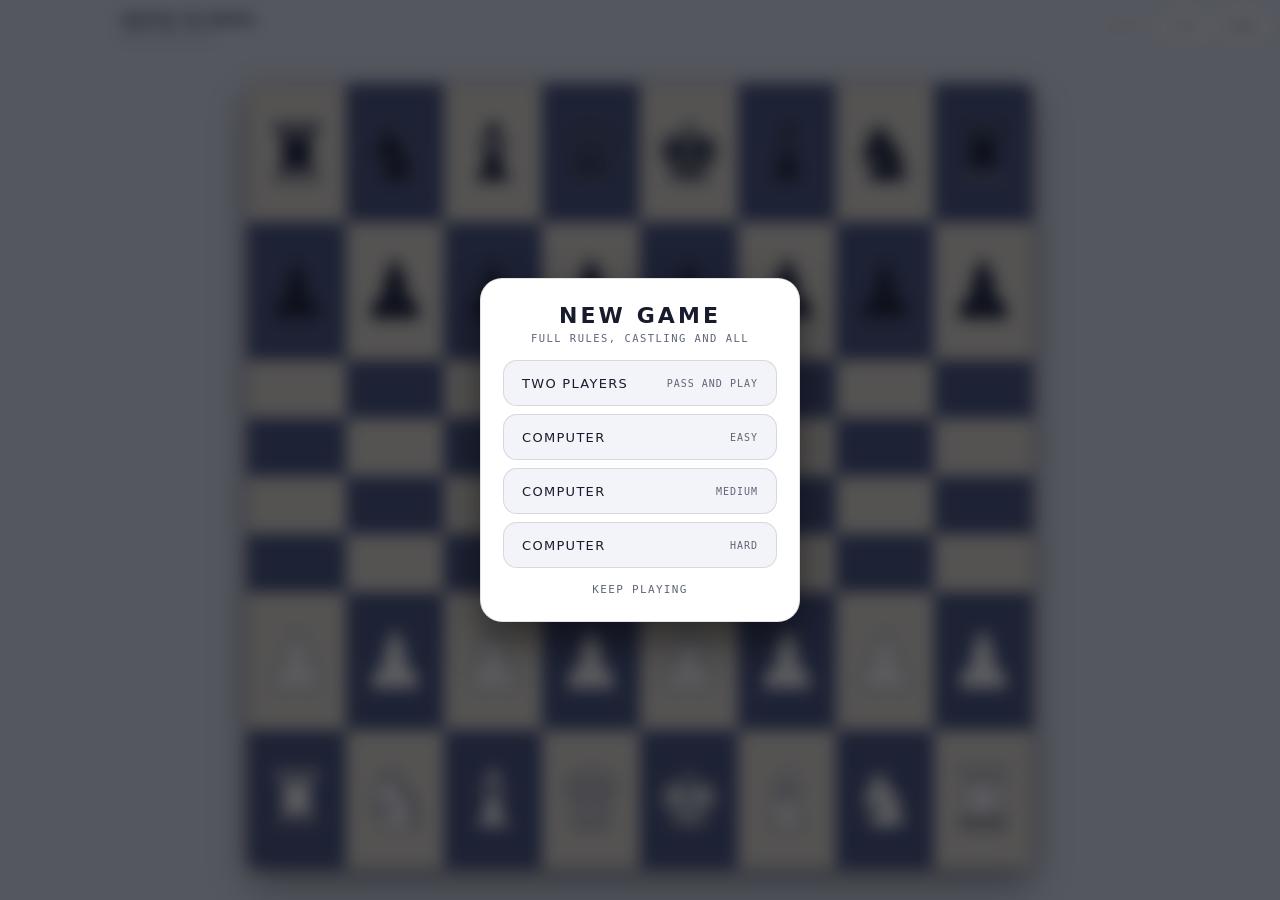
==== games/chess/index.html @ cff2c851 "Add files via upload" ====
<!DOCTYPE html>
<html lang="en" data-theme="dark">
<head>
<meta charset="utf-8">
<title>Chess</title>
<meta name="viewport" content="width=device-width, initial-scale=1, maximum-scale=1, user-scalable=no, viewport-fit=cover">
<style>
/* Inlined so there is no separate styles.css to misplace. */
:root {
  --bg: #10131F; --panel: #1A1F35; --panel-2: #232A44;
  --edge: rgba(255,255,255,.09);
  --ink: #ECEEF6; --muted: #8A92AE;
  --amber: #FFB020; --mint: #5FD6A9; --wrong: #E85D5D;

  /* a board is a board — these hold in both themes */
  --sq-light: #E8E1D0;
  --sq-dark:  #46527A;
  --pc-w: #FDFBF6;
  --pc-b: #1B2032;

  --display: Futura, "Avenir Next Condensed", "Avenir Next", "Trebuchet MS", system-ui, sans-serif;
  --mono: ui-monospace, "SF Mono", SFMono-Regular, Menlo, monospace;
  --safe-t: env(safe-area-inset-top, 0px);
  --safe-b: env(safe-area-inset-bottom, 0px);
  --board: 320px;
  --edge-gap: 10px;
}
html[data-theme="light"] {
  --bg: #E9ECF3; --panel: #FFFFFF; --panel-2: #F2F4F9;
  --edge: rgba(16,19,31,.12);
  --ink: #171B2C; --muted: #5E6577;
  --amber: #C97A00; --mint: #17916A; --wrong: #C7382F;
}

* { box-sizing: border-box; -webkit-tap-highlight-color: transparent; }
html, body {
  margin: 0; height: 100%; overflow: hidden; overscroll-behavior: none;
  background: var(--bg); color: var(--ink);
  font-family: -apple-system, BlinkMacSystemFont, system-ui, sans-serif;
  -webkit-text-size-adjust: 100%; -webkit-touch-callout: none;
  -webkit-user-select: none; user-select: none; touch-action: manipulation;
}
button { font: inherit; color: inherit; background: none; border: 0; }
[hidden] { display: none !important; }

body { display: flex; flex-direction: column; padding: var(--safe-t) 0 var(--safe-b); }

/* ---- status bar: left inset clears the hub's Menu button ---- */
#bar {
  flex: none; height: 52px; display: flex; align-items: center; gap: 6px;
  padding: 0 var(--edge-gap) 0 122px;
}
#bar .stat { margin-right: auto; min-width: 0; line-height: 1.25; }
#bar .stat b {
  display: block; font-family: var(--display); font-size: 13px;
  letter-spacing: .08em; text-transform: uppercase; font-weight: 600;
  white-space: nowrap; overflow: hidden; text-overflow: ellipsis;
}
#bar .stat span {
  display: block; font-family: var(--mono); font-size: 9.5px;
  letter-spacing: .14em; text-transform: uppercase; color: var(--muted);
}
#bar button {
  height: 32px; padding: 0 11px; border-radius: 999px;
  border: 1px solid var(--edge); background: var(--panel);
  font-family: var(--display); font-size: 11px; letter-spacing: .1em; text-transform: uppercase;
}
#bar button:active { background: var(--panel-2); }
#bar button:disabled { opacity: .35; }

/* ---- captured strips ---- */
.cap {
  flex: none; height: 26px; padding: 0 var(--edge-gap);
  font-size: 19px; line-height: 26px; letter-spacing: -1px;
  white-space: nowrap; overflow: hidden;
}
.cap.w { color: var(--pc-w); -webkit-text-stroke: .7px rgba(20,24,40,.6); }
.cap.b { color: var(--pc-b); -webkit-text-stroke: .7px rgba(240,242,250,.45); }

/* ---- board ---- */
#board-wrap { flex: 1; display: grid; place-items: center; padding: 4px var(--edge-gap); min-height: 0; }
#board {
  width: var(--board); height: var(--board);
  max-width: 100%;
  display: grid; grid-template-columns: repeat(8, 1fr);
  border-radius: 8px; overflow: hidden;
  box-shadow: 0 14px 34px rgba(0,0,0,.42), 0 0 0 1px rgba(0,0,0,.35);
}
.sqr { position: relative; display: grid; place-items: center; background: var(--sq-light); }
.sqr.dark { background: var(--sq-dark); }
.sqr::before { content: ""; position: absolute; inset: 0; pointer-events: none; }
.sqr.last::before { background: rgba(255,176,32,.22); }
.sqr.check::before { background: radial-gradient(circle, rgba(232,93,93,.8) 20%, transparent 72%); }
.sqr.sel { box-shadow: inset 0 0 0 3px var(--amber); }
.sqr.move::after {
  content: ""; position: absolute; width: 26%; height: 26%;
  border-radius: 50%; background: rgba(95,214,169,.7);
}
.sqr.take::after {
  content: ""; position: absolute; inset: 7%;
  border-radius: 50%; border: 3px solid rgba(95,214,169,.85);
}
.pc {
  position: relative; z-index: 1;
  font-size: calc(var(--board) / 8 * .82); line-height: 1;
}
.pc.w { color: var(--pc-w); -webkit-text-stroke: 1.1px #2A3049; }
.pc.b { color: var(--pc-b); -webkit-text-stroke: 1.1px rgba(240,242,250,.5); }

/* ---- sheets ---- */
.sheet {
  position: fixed; inset: 0; z-index: 9; display: grid; place-items: center;
  background: rgba(8,10,18,.66);
  -webkit-backdrop-filter: blur(8px); backdrop-filter: blur(8px);
  padding: 24px;
}
.sheet .panel {
  width: 100%; max-width: 320px; text-align: center;
  padding: 24px 22px; border-radius: 22px;
  background: var(--panel); border: 1px solid var(--edge);
  box-shadow: 0 18px 40px rgba(0,0,0,.5);
}
.sheet h2 {
  margin: 0 0 4px; font-family: var(--display); font-size: 22px;
  letter-spacing: .14em; text-transform: uppercase; font-weight: 600;
}
.sheet p {
  margin: 0 0 16px; font-family: var(--mono); font-size: 10.5px;
  letter-spacing: .14em; text-transform: uppercase; color: var(--muted);
}
.choices { display: grid; gap: 8px; }
.choices button {
  height: 46px; border-radius: 14px; background: var(--panel-2); border: 1px solid var(--edge);
  font-family: var(--display); font-size: 13px; letter-spacing: .1em; text-transform: uppercase;
  display: flex; align-items: center; justify-content: space-between; padding: 0 18px;
}
.choices button:active { background: var(--amber); color: #10131F; }
.choices button span { font-family: var(--mono); font-size: 10px; letter-spacing: .1em; color: var(--muted); }
.choices button:active span { color: #10131F; }
.ghost-btn {
  margin-top: 14px; font-family: var(--mono); font-size: 11px;
  letter-spacing: .12em; text-transform: uppercase; color: var(--muted);
}

/* ---- promotion ---- */
#promo-row { display: grid; grid-template-columns: repeat(4, 1fr); gap: 8px; }
.promo-pick {
  height: 62px; border-radius: 14px;
  background: var(--sq-light); border: 1px solid var(--edge);
  font-size: 34px; line-height: 1;
}
.promo-pick.w { color: var(--pc-w); -webkit-text-stroke: 1.1px #2A3049; }
.promo-pick.b { color: var(--pc-b); }
.promo-pick:active { background: var(--amber); }

/* ---- boot diagnostics ---- */
#boot {
  position: fixed; inset: 0; z-index: 20;
  display: flex; flex-direction: column; justify-content: center; gap: 10px;
  padding: calc(var(--safe-t) + 60px) 22px 22px;
  background: var(--bg);
}
#boot[hidden] { display: none !important; }
#boot h2 {
  margin: 0; font-family: var(--display); font-size: 20px;
  letter-spacing: .1em; text-transform: uppercase; font-weight: 600;
}
#boot p { margin: 0; font-size: 13.5px; line-height: 1.6; color: var(--muted); }
#boot code { font-family: var(--mono); font-size: .92em; color: var(--amber); }
</style>
</head>
<body>

<div id="bar">
  <div class="stat"><b id="turn">White to move</b><span id="note">pass and play</span></div>
  <button id="btn-undo" type="button">Undo</button>
  <button id="btn-flip" type="button">Flip</button>
  <button id="btn-new" type="button">New</button>
</div>

<div id="cap-top" class="cap b"></div>
<div id="board-wrap"><div id="board" role="grid" aria-label="Chess board"></div></div>
<div id="cap-bot" class="cap w"></div>

<div id="menu" class="sheet" hidden>
  <div class="panel">
    <h2>New game</h2>
    <p>Full rules, castling and all</p>
    <div class="choices">
      <button type="button" data-mode="pvp">Two players <span>pass and play</span></button>
      <button type="button" data-mode="ai" data-level="easy">Computer <span>easy</span></button>
      <button type="button" data-mode="ai" data-level="medium">Computer <span>medium</span></button>
      <button type="button" data-mode="ai" data-level="hard">Computer <span>hard</span></button>
    </div>
    <button id="btn-resume" class="ghost-btn" type="button" hidden>Resume last game</button>
    <button id="menu-cancel" class="ghost-btn" type="button">Keep playing</button>
  </div>
</div>

<div id="promo" class="sheet" hidden>
  <div class="panel">
    <h2>Promote</h2>
    <p>Choose a piece</p>
    <div id="promo-row"></div>
    <button id="promo-cancel" class="ghost-btn" type="button">Cancel</button>
  </div>
</div>

<div id="over" class="sheet" hidden>
  <div class="panel">
    <h2 id="over-title">Draw</h2>
    <p id="over-note">Stalemate</p>
    <div class="choices"><button id="btn-again" type="button">New game <span>choose sides</span></button></div>
  </div>
</div>

<div id="boot" hidden>
  <h2>Chess didn't start</h2>
  <p id="boot-why"></p>
  <p>Expected <code>script.js</code> in the same folder as this file.</p>
</div>

<script>
// Runs before script.js so it can catch a missing or broken script.
(function () {
  function fail(why) {
    var box = document.getElementById('boot');
    if (!box || !box.hidden) return;
    document.getElementById('boot-why').textContent = why;
    box.hidden = false;
  }
  window.addEventListener('error', function (e) {
    if (e.target && e.target.tagName === 'SCRIPT') fail('script.js could not be loaded \u2014 the file is missing (404).');
    else fail(e.message || 'A script error stopped it.');
  }, true);
  setTimeout(function () {
    if (!window.__booted) fail('script.js loaded but never finished starting.');
  }, 1500);
})();
</script>

<script src="script.js"></script>
</body>
</html>
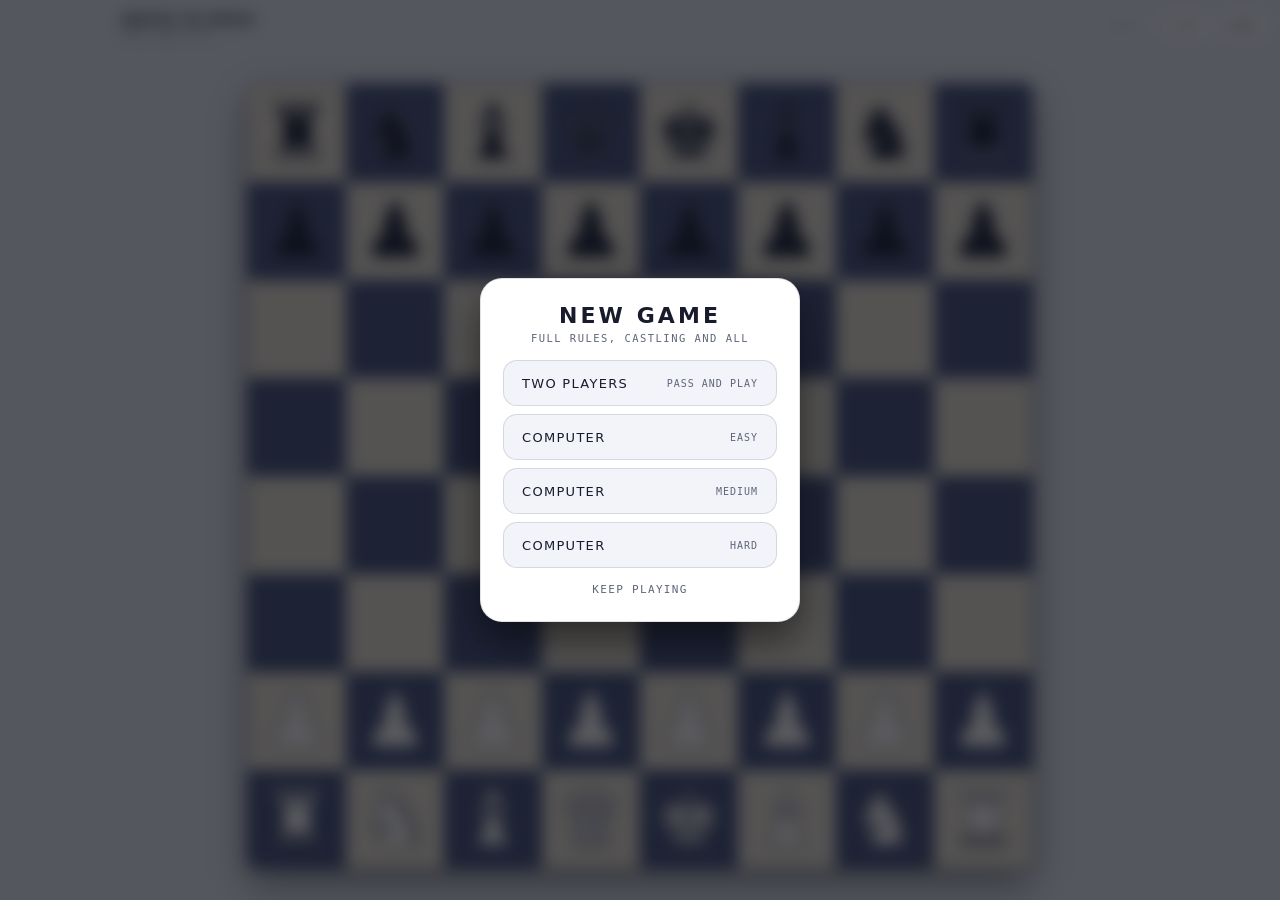
==== commit 2ddfa136: "Add files via upload" ====
--- a/games/chess/index.html
+++ b/games/chess/index.html
@@ -82,11 +82,19 @@
 #board {
   width: var(--board); height: var(--board);
   max-width: 100%;
-  display: grid; grid-template-columns: repeat(8, 1fr);
+  display: grid;
+  /* Both axes must be explicit. With rows left implicit they size to their
+     content, so ranks holding pieces come out taller than empty ones. */
+  grid-template-columns: repeat(8, 1fr);
+  grid-template-rows: repeat(8, 1fr);
   border-radius: 8px; overflow: hidden;
   box-shadow: 0 14px 34px rgba(0,0,0,.42), 0 0 0 1px rgba(0,0,0,.35);
 }
-.sqr { position: relative; display: grid; place-items: center; background: var(--sq-light); }
+.sqr {
+  position: relative; display: grid; place-items: center;
+  min-width: 0; min-height: 0;          /* never let a glyph stretch its track */
+  background: var(--sq-light);
+}
 .sqr.dark { background: var(--sq-dark); }
 .sqr::before { content: ""; position: absolute; inset: 0; pointer-events: none; }
 .sqr.last::before { background: rgba(255,176,32,.22); }
@@ -102,7 +110,7 @@
 }
 .pc {
   position: relative; z-index: 1;
-  font-size: calc(var(--board) / 8 * .82); line-height: 1;
+  font-size: calc(var(--board) / 8 * .78); line-height: 1;
 }
 .pc.w { color: var(--pc-w); -webkit-text-stroke: 1.1px #2A3049; }
 .pc.b { color: var(--pc-b); -webkit-text-stroke: 1.1px rgba(240,242,250,.5); }
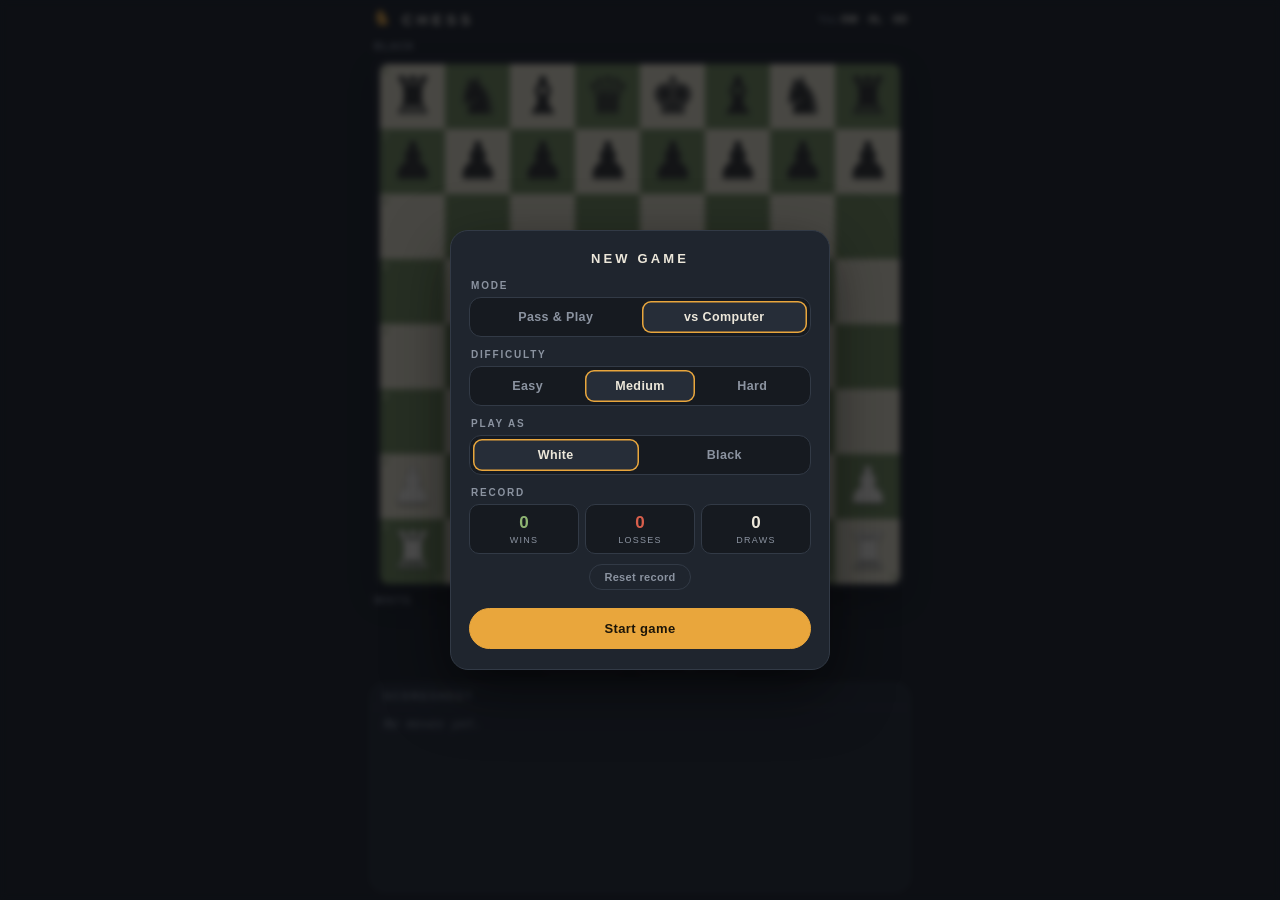
==== commit 17feb6e9: "Add files via upload" ====
--- a/games/chess/index.html
+++ b/games/chess/index.html
@@ -1,251 +1,451 @@
 <!DOCTYPE html>
-<html lang="en" data-theme="dark">
+<html lang="en">
 <head>
-<meta charset="utf-8">
+<meta charset="UTF-8">
+<meta name="viewport" content="width=device-width, initial-scale=1.0, maximum-scale=1.0, user-scalable=no, viewport-fit=cover">
+<meta name="apple-mobile-web-app-capable" content="yes">
+<meta name="format-detection" content="telephone=no">
 <title>Chess</title>
-<meta name="viewport" content="width=device-width, initial-scale=1, maximum-scale=1, user-scalable=no, viewport-fit=cover">
 <style>
-/* Inlined so there is no separate styles.css to misplace. */
-:root {
-  --bg: #10131F; --panel: #1A1F35; --panel-2: #232A44;
-  --edge: rgba(255,255,255,.09);
-  --ink: #ECEEF6; --muted: #8A92AE;
-  --amber: #FFB020; --mint: #5FD6A9; --wrong: #E85D5D;
-
-  /* a board is a board — these hold in both themes */
-  --sq-light: #E8E1D0;
-  --sq-dark:  #46527A;
-  --pc-w: #FDFBF6;
-  --pc-b: #1B2032;
-
-  --display: Futura, "Avenir Next Condensed", "Avenir Next", "Trebuchet MS", system-ui, sans-serif;
-  --mono: ui-monospace, "SF Mono", SFMono-Regular, Menlo, monospace;
-  --safe-t: env(safe-area-inset-top, 0px);
-  --safe-b: env(safe-area-inset-bottom, 0px);
-  --board: 320px;
-  --edge-gap: 10px;
-}
-html[data-theme="light"] {
-  --bg: #E9ECF3; --panel: #FFFFFF; --panel-2: #F2F4F9;
-  --edge: rgba(16,19,31,.12);
-  --ink: #171B2C; --muted: #5E6577;
-  --amber: #C97A00; --mint: #17916A; --wrong: #C7382F;
-}
-
-* { box-sizing: border-box; -webkit-tap-highlight-color: transparent; }
-html, body {
-  margin: 0; height: 100%; overflow: hidden; overscroll-behavior: none;
-  background: var(--bg); color: var(--ink);
-  font-family: -apple-system, BlinkMacSystemFont, system-ui, sans-serif;
-  -webkit-text-size-adjust: 100%; -webkit-touch-callout: none;
-  -webkit-user-select: none; user-select: none; touch-action: manipulation;
-}
-button { font: inherit; color: inherit; background: none; border: 0; }
-[hidden] { display: none !important; }
-
-body { display: flex; flex-direction: column; padding: var(--safe-t) 0 var(--safe-b); }
-
-/* ---- status bar: left inset clears the hub's Menu button ---- */
-#bar {
-  flex: none; height: 52px; display: flex; align-items: center; gap: 6px;
-  padding: 0 var(--edge-gap) 0 122px;
-}
-#bar .stat { margin-right: auto; min-width: 0; line-height: 1.25; }
-#bar .stat b {
-  display: block; font-family: var(--display); font-size: 13px;
-  letter-spacing: .08em; text-transform: uppercase; font-weight: 600;
-  white-space: nowrap; overflow: hidden; text-overflow: ellipsis;
-}
-#bar .stat span {
-  display: block; font-family: var(--mono); font-size: 9.5px;
-  letter-spacing: .14em; text-transform: uppercase; color: var(--muted);
-}
-#bar button {
-  height: 32px; padding: 0 11px; border-radius: 999px;
-  border: 1px solid var(--edge); background: var(--panel);
-  font-family: var(--display); font-size: 11px; letter-spacing: .1em; text-transform: uppercase;
-}
-#bar button:active { background: var(--panel-2); }
-#bar button:disabled { opacity: .35; }
-
-/* ---- captured strips ---- */
-.cap {
-  flex: none; height: 26px; padding: 0 var(--edge-gap);
-  font-size: 19px; line-height: 26px; letter-spacing: -1px;
-  white-space: nowrap; overflow: hidden;
-}
-.cap.w { color: var(--pc-w); -webkit-text-stroke: .7px rgba(20,24,40,.6); }
-.cap.b { color: var(--pc-b); -webkit-text-stroke: .7px rgba(240,242,250,.45); }
-
-/* ---- board ---- */
-#board-wrap { flex: 1; display: grid; place-items: center; padding: 4px var(--edge-gap); min-height: 0; }
-#board {
-  width: var(--board); height: var(--board);
-  max-width: 100%;
-  display: grid;
-  /* Both axes must be explicit. With rows left implicit they size to their
-     content, so ranks holding pieces come out taller than empty ones. */
-  grid-template-columns: repeat(8, 1fr);
-  grid-template-rows: repeat(8, 1fr);
-  border-radius: 8px; overflow: hidden;
-  box-shadow: 0 14px 34px rgba(0,0,0,.42), 0 0 0 1px rgba(0,0,0,.35);
-}
-.sqr {
-  position: relative; display: grid; place-items: center;
-  min-width: 0; min-height: 0;          /* never let a glyph stretch its track */
-  background: var(--sq-light);
-}
-.sqr.dark { background: var(--sq-dark); }
-.sqr::before { content: ""; position: absolute; inset: 0; pointer-events: none; }
-.sqr.last::before { background: rgba(255,176,32,.22); }
-.sqr.check::before { background: radial-gradient(circle, rgba(232,93,93,.8) 20%, transparent 72%); }
-.sqr.sel { box-shadow: inset 0 0 0 3px var(--amber); }
-.sqr.move::after {
-  content: ""; position: absolute; width: 26%; height: 26%;
-  border-radius: 50%; background: rgba(95,214,169,.7);
-}
-.sqr.take::after {
-  content: ""; position: absolute; inset: 7%;
-  border-radius: 50%; border: 3px solid rgba(95,214,169,.85);
-}
-.pc {
-  position: relative; z-index: 1;
-  font-size: calc(var(--board) / 8 * .78); line-height: 1;
-}
-.pc.w { color: var(--pc-w); -webkit-text-stroke: 1.1px #2A3049; }
-.pc.b { color: var(--pc-b); -webkit-text-stroke: 1.1px rgba(240,242,250,.5); }
-
-/* ---- sheets ---- */
-.sheet {
-  position: fixed; inset: 0; z-index: 9; display: grid; place-items: center;
-  background: rgba(8,10,18,.66);
-  -webkit-backdrop-filter: blur(8px); backdrop-filter: blur(8px);
-  padding: 24px;
-}
-.sheet .panel {
-  width: 100%; max-width: 320px; text-align: center;
-  padding: 24px 22px; border-radius: 22px;
-  background: var(--panel); border: 1px solid var(--edge);
-  box-shadow: 0 18px 40px rgba(0,0,0,.5);
-}
-.sheet h2 {
-  margin: 0 0 4px; font-family: var(--display); font-size: 22px;
-  letter-spacing: .14em; text-transform: uppercase; font-weight: 600;
-}
-.sheet p {
-  margin: 0 0 16px; font-family: var(--mono); font-size: 10.5px;
-  letter-spacing: .14em; text-transform: uppercase; color: var(--muted);
-}
-.choices { display: grid; gap: 8px; }
-.choices button {
-  height: 46px; border-radius: 14px; background: var(--panel-2); border: 1px solid var(--edge);
-  font-family: var(--display); font-size: 13px; letter-spacing: .1em; text-transform: uppercase;
-  display: flex; align-items: center; justify-content: space-between; padding: 0 18px;
-}
-.choices button:active { background: var(--amber); color: #10131F; }
-.choices button span { font-family: var(--mono); font-size: 10px; letter-spacing: .1em; color: var(--muted); }
-.choices button:active span { color: #10131F; }
-.ghost-btn {
-  margin-top: 14px; font-family: var(--mono); font-size: 11px;
-  letter-spacing: .12em; text-transform: uppercase; color: var(--muted);
-}
-
-/* ---- promotion ---- */
-#promo-row { display: grid; grid-template-columns: repeat(4, 1fr); gap: 8px; }
-.promo-pick {
-  height: 62px; border-radius: 14px;
-  background: var(--sq-light); border: 1px solid var(--edge);
-  font-size: 34px; line-height: 1;
-}
-.promo-pick.w { color: var(--pc-w); -webkit-text-stroke: 1.1px #2A3049; }
-.promo-pick.b { color: var(--pc-b); }
-.promo-pick:active { background: var(--amber); }
-
-/* ---- boot diagnostics ---- */
-#boot {
-  position: fixed; inset: 0; z-index: 20;
-  display: flex; flex-direction: column; justify-content: center; gap: 10px;
-  padding: calc(var(--safe-t) + 60px) 22px 22px;
-  background: var(--bg);
-}
-#boot[hidden] { display: none !important; }
-#boot h2 {
-  margin: 0; font-family: var(--display); font-size: 20px;
-  letter-spacing: .1em; text-transform: uppercase; font-weight: 600;
-}
-#boot p { margin: 0; font-size: 13.5px; line-height: 1.6; color: var(--muted); }
-#boot code { font-family: var(--mono); font-size: .92em; color: var(--amber); }
+/* ============================================================
+   ARCADE CHESS — tournament-vinyl board, scoresheet log
+   Self-contained styles. No external fonts or assets.
+   ============================================================ */
+:root{
+  --bg:        #161a20;
+  --panel:     #1f252e;
+  --panel-2:   #262d38;
+  --ink:       #ece7da;
+  --dim:       #8b93a0;
+  --line:      #323a46;
+  --sq-light:  #eae3c9;
+  --sq-dark:   #728c58;
+  --accent:    #e9a63c;   /* amber: selection / last move   */
+  --danger:    #d95f4c;   /* check / losses                 */
+  --ok:        #8fb573;   /* wins                           */
+  --white-pc:  #f7f3e8;
+  --black-pc:  #2b2b28;
+  --radius:    14px;
+  --board-max: 520px;
+}
+
+*{ box-sizing:border-box; margin:0; padding:0; }
+
+html, body{
+  height:100%;
+  overflow:hidden;
+  overscroll-behavior:none;               /* no rubber-banding      */
+  -webkit-text-size-adjust:100%;
+  touch-action:manipulation;              /* kills double-tap zoom  */
+}
+
+body{
+  background:var(--bg);
+  color:var(--ink);
+  font-family:-apple-system, BlinkMacSystemFont, "Segoe UI", Roboto, Helvetica, Arial, sans-serif;
+  -webkit-user-select:none; user-select:none;
+  -webkit-touch-callout:none;
+  -webkit-tap-highlight-color:transparent;
+  display:flex;
+  justify-content:center;
+}
+
+#app{
+  width:100%;
+  max-width:560px;
+  height:100dvh;
+  display:flex;
+  flex-direction:column;
+  padding:calc(6px + env(safe-area-inset-top)) 10px calc(8px + env(safe-area-inset-bottom));
+  gap:6px;
+}
+
+/* ---------- header ---------- */
+header{
+  display:flex; align-items:center; gap:10px;
+  padding:2px 2px 0;
+}
+header .mark{
+  font-size:22px; line-height:1;
+  color:var(--accent);
+  transform:translateY(-1px);
+}
+header h1{
+  font-size:15px; font-weight:800;
+  letter-spacing:.28em; text-transform:uppercase;
+}
+header .spacer{ flex:1; }
+#statsLine{
+  font-size:11px; color:var(--dim);
+  font-variant-numeric:tabular-nums;
+  letter-spacing:.04em;
+  white-space:nowrap;
+}
+#statsLine b{ color:var(--ink); font-weight:700; }
+
+/* ---------- capture strips ---------- */
+.capt{
+  min-height:22px;
+  display:flex; align-items:center; gap:1px;
+  padding:0 4px;
+  font-size:17px; line-height:1;
+  overflow:hidden;
+}
+.capt .cw{ color:var(--white-pc); text-shadow:0 0 1px #000, 0 1px 1px rgba(0,0,0,.6); }
+.capt .cb{ color:var(--black-pc); text-shadow:0 0 1px rgba(255,255,255,.35); }
+.capt .diff{
+  margin-left:6px; font-size:11px; font-weight:700; color:var(--dim);
+  font-variant-numeric:tabular-nums;
+}
+.capt .who{
+  font-size:10px; font-weight:700; letter-spacing:.12em; text-transform:uppercase;
+  color:var(--dim); margin-right:8px; min-width:52px;
+}
+
+/* ---------- board ---------- */
+#boardWrap{
+  position:relative;
+  width:min(100%, var(--board-max));
+  margin:0 auto;
+  flex-shrink:0;
+}
+#board{
+  width:100%;
+  aspect-ratio:1/1;
+  display:grid;
+  grid-template-columns:repeat(8, 1fr);
+  grid-template-rows:repeat(8, 1fr);
+  border-radius:8px;
+  overflow:hidden;
+  box-shadow:0 0 0 4px #10131a, 0 0 0 5px var(--line), 0 12px 30px rgba(0,0,0,.45);
+  touch-action:none;                      /* board owns all touches */
+  transition:transform .45s cubic-bezier(.4,.1,.2,1);
+}
+#board.flip{ transform:rotate(180deg); }
+
+.sq{ position:relative; background:var(--sq-light); }
+.sq.dark{ background:var(--sq-dark); }
+
+.sq .pc{
+  position:absolute; inset:0;
+  display:flex; align-items:center; justify-content:center;
+  font-size:calc(min(100vw, var(--board-max)) / 8 * .78);
+  line-height:1;
+  pointer-events:none;
+  transition:transform .45s cubic-bezier(.4,.1,.2,1);
+}
+#board.flip .sq .pc,
+#board.flip .sq .coord{ transform:rotate(180deg); }
+
+.pc.w{ color:var(--white-pc); text-shadow:0 0 1.5px #3a3a35, 0 1.5px 2px rgba(0,0,0,.45); }
+.pc.b{ color:var(--black-pc); text-shadow:0 0 1.5px rgba(255,255,255,.30), 0 1.5px 2px rgba(0,0,0,.35); }
+
+/* coordinates on edge squares */
+.sq .coord{
+  position:absolute; font-size:9px; font-weight:700;
+  pointer-events:none; opacity:.75;
+  transition:transform .45s cubic-bezier(.4,.1,.2,1);
+}
+.sq .coord.file{ right:3px; bottom:2px; }
+.sq .coord.rank{ left:3px; top:2px; }
+.sq.dark .coord{ color:var(--sq-light); }
+.sq:not(.dark) .coord{ color:var(--sq-dark); }
+
+/* move / state highlights */
+.sq.last::before{
+  content:""; position:absolute; inset:0;
+  background:rgba(233,166,60,.32);
+}
+.sq.sel::before{
+  content:""; position:absolute; inset:0;
+  background:rgba(233,166,60,.45);
+  box-shadow:inset 0 0 0 3px var(--accent);
+}
+.sq.dot::after{
+  content:""; position:absolute;
+  width:30%; height:30%; left:35%; top:35%;
+  border-radius:50%;
+  background:rgba(20,24,18,.28);
+}
+.sq.take::after{
+  content:""; position:absolute; inset:5%;
+  border-radius:50%;
+  border:3.5px solid rgba(20,24,18,.32);
+}
+.sq.check::before{
+  content:""; position:absolute; inset:0;
+  background:radial-gradient(circle at 50% 50%, rgba(217,95,76,.85) 0%, rgba(217,95,76,.35) 55%, transparent 75%);
+}
+.sq.ghosted .pc{ opacity:.25; }
+
+/* drag ghost */
+#dragGhost{
+  position:fixed; left:0; top:0; z-index:60;
+  pointer-events:none; display:none;
+  font-size:calc(min(100vw, var(--board-max)) / 8 * .95);
+  line-height:1;
+  filter:drop-shadow(0 6px 8px rgba(0,0,0,.5));
+  transform:translate(-50%, -65%);
+}
+#dragGhost.on{ display:block; }
+
+/* ---------- turn bar / controls ---------- */
+#turnBar{
+  display:flex; align-items:center; justify-content:center; gap:8px;
+  font-size:12px; font-weight:700;
+  letter-spacing:.14em; text-transform:uppercase;
+  color:var(--dim);
+  min-height:18px;
+}
+#turnBar .swatch{
+  width:12px; height:12px; border-radius:50%;
+  border:1.5px solid var(--line);
+}
+#turnBar .swatch.w{ background:var(--white-pc); }
+#turnBar .swatch.b{ background:var(--black-pc); }
+#turnBar.thinking{ color:var(--accent); }
+#turnBar.over{ color:var(--accent); }
+
+.controls{
+  display:flex; gap:8px; justify-content:center;
+}
+button{
+  font:inherit; color:var(--ink);
+  background:var(--panel);
+  border:1px solid var(--line);
+  border-radius:999px;
+  padding:9px 18px;
+  font-size:13px; font-weight:700;
+  letter-spacing:.03em;
+  cursor:pointer;
+  -webkit-tap-highlight-color:transparent;
+  touch-action:manipulation;
+}
+button:active{ background:var(--panel-2); transform:translateY(1px); }
+button:disabled{ opacity:.35; pointer-events:none; }
+button.primary{ background:var(--accent); border-color:var(--accent); color:#1c1508; }
+button.ghost{ background:transparent; }
+
+/* ---------- move log (scoresheet) ---------- */
+#logWrap{
+  flex:1 1 0;
+  min-height:44px;
+  background:var(--panel);
+  border:1px solid var(--line);
+  border-radius:var(--radius);
+  overflow:hidden;
+  display:flex; flex-direction:column;
+}
+#logWrap .logTitle{
+  font-size:10px; font-weight:800; letter-spacing:.22em; text-transform:uppercase;
+  color:var(--dim);
+  padding:7px 12px 5px;
+  border-bottom:1px dashed var(--line);
+}
+#moveLog{
+  flex:1; overflow-y:auto;
+  -webkit-overflow-scrolling:touch;
+  overscroll-behavior:contain;
+  padding:4px 12px 8px;
+  font-family:ui-monospace, SFMono-Regular, Menlo, Consolas, monospace;
+  font-size:12.5px; line-height:1.9;
+  font-variant-numeric:tabular-nums;
+}
+#moveLog .row{
+  display:grid;
+  grid-template-columns:2.4em 1fr 1fr;
+  border-bottom:1px dotted rgba(139,147,160,.18);
+}
+#moveLog .num{ color:var(--dim); }
+#moveLog .empty{ color:var(--dim); font-style:italic; }
+
+/* ---------- overlays ---------- */
+.overlay{
+  position:fixed; inset:0; z-index:100;
+  background:rgba(10,12,16,.72);
+  -webkit-backdrop-filter:blur(3px); backdrop-filter:blur(3px);
+  display:none;
+  align-items:center; justify-content:center;
+  padding:20px;
+}
+.overlay.on{ display:flex; }
+.sheet{
+  width:100%; max-width:380px;
+  background:var(--panel);
+  border:1px solid var(--line);
+  border-radius:18px;
+  padding:20px 18px;
+  box-shadow:0 20px 60px rgba(0,0,0,.55);
+}
+.sheet h2{
+  font-size:13px; font-weight:800;
+  letter-spacing:.24em; text-transform:uppercase;
+  text-align:center;
+  margin-bottom:14px;
+}
+.sheet .sub{
+  text-align:center; color:var(--dim); font-size:12px;
+  margin:-8px 0 14px;
+}
+.fieldLabel{
+  font-size:10px; font-weight:800; letter-spacing:.18em; text-transform:uppercase;
+  color:var(--dim);
+  margin:12px 2px 6px;
+}
+.seg{
+  display:flex; background:var(--bg);
+  border:1px solid var(--line); border-radius:12px;
+  padding:3px; gap:3px;
+}
+.seg button{
+  flex:1; border:none; background:transparent; border-radius:9px;
+  padding:9px 4px; font-size:12.5px; color:var(--dim);
+}
+.seg button.on{ background:var(--panel-2); color:var(--ink); box-shadow:inset 0 0 0 1.5px var(--accent); }
+.toggleRow{
+  display:flex; align-items:center; justify-content:space-between;
+  margin-top:12px; padding:2px 2px;
+  font-size:13px;
+}
+.toggleRow small{ display:block; color:var(--dim); font-size:11px; margin-top:2px; }
+.switch{
+  width:46px; height:27px; border-radius:999px; flex-shrink:0;
+  background:var(--bg); border:1px solid var(--line);
+  position:relative; padding:0;
+}
+.switch::after{
+  content:""; position:absolute; top:2.5px; left:3px;
+  width:20px; height:20px; border-radius:50%;
+  background:var(--dim);
+  transition:transform .18s ease, background .18s ease;
+}
+.switch.on{ background:rgba(233,166,60,.25); border-color:var(--accent); }
+.switch.on::after{ transform:translateX(19px); background:var(--accent); }
+.sheet .actions{ display:flex; gap:8px; margin-top:18px; }
+.sheet .actions button{ flex:1; padding:12px; }
+.statsGrid{
+  display:grid; grid-template-columns:repeat(3,1fr); gap:6px;
+  margin-top:6px; text-align:center;
+}
+.statsGrid .cell{
+  background:var(--bg); border:1px solid var(--line); border-radius:10px;
+  padding:8px 2px;
+}
+.statsGrid .v{ font-size:17px; font-weight:800; font-variant-numeric:tabular-nums; }
+.statsGrid .k{ font-size:9px; letter-spacing:.14em; text-transform:uppercase; color:var(--dim); margin-top:2px; }
+.statsGrid .v.win{ color:var(--ok); } .statsGrid .v.loss{ color:var(--danger); }
+#btnResetStats{ margin:10px auto 0; display:block; font-size:11px; padding:6px 14px; color:var(--dim); }
+
+/* promotion picker */
+#promoRow{ display:flex; gap:8px; }
+#promoRow button{
+  flex:1; aspect-ratio:1; border-radius:14px;
+  font-size:40px; line-height:1; padding:0;
+  background:var(--bg);
+}
+#promoRow button:active{ background:var(--panel-2); }
+#promoRow .pc{ text-shadow:none; }
+
+/* game over */
+#overTitle{ font-size:19px; letter-spacing:.1em; }
+#overDetail{ margin-bottom:4px; }
+
+@media (max-height:640px){
+  header h1{ font-size:13px; }
+  .capt{ min-height:18px; font-size:14px; }
+}
+@media (prefers-reduced-motion:reduce){
+  *{ transition:none !important; }
+}
 </style>
 </head>
 <body>
-
-<div id="bar">
-  <div class="stat"><b id="turn">White to move</b><span id="note">pass and play</span></div>
-  <button id="btn-undo" type="button">Undo</button>
-  <button id="btn-flip" type="button">Flip</button>
-  <button id="btn-new" type="button">New</button>
+<div id="app">
+  <header>
+    <span class="mark">&#9822;</span>
+    <h1>Chess</h1>
+    <span class="spacer"></span>
+    <div id="statsLine"></div>
+  </header>
+
+  <div class="capt" id="captTop"></div>
+
+  <div id="boardWrap">
+    <div id="board"></div>
+  </div>
+
+  <div class="capt" id="captBottom"></div>
+
+  <div id="turnBar"></div>
+
+  <div class="controls">
+    <button id="btnUndo">&#8630; Undo</button>
+    <button id="btnNew" class="ghost">New game</button>
+  </div>
+
+  <div id="logWrap">
+    <div class="logTitle">Scoresheet</div>
+    <div id="moveLog"></div>
+  </div>
 </div>
 
-<div id="cap-top" class="cap b"></div>
-<div id="board-wrap"><div id="board" role="grid" aria-label="Chess board"></div></div>
-<div id="cap-bot" class="cap w"></div>
-
-<div id="menu" class="sheet" hidden>
-  <div class="panel">
-    <h2>New game</h2>
-    <p>Full rules, castling and all</p>
-    <div class="choices">
-      <button type="button" data-mode="pvp">Two players <span>pass and play</span></button>
-      <button type="button" data-mode="ai" data-level="easy">Computer <span>easy</span></button>
-      <button type="button" data-mode="ai" data-level="medium">Computer <span>medium</span></button>
-      <button type="button" data-mode="ai" data-level="hard">Computer <span>hard</span></button>
+<div id="dragGhost"></div>
+
+<!-- New game / settings -->
+<div class="overlay" id="setupOverlay">
+  <div class="sheet">
+    <h2>New Game</h2>
+    <div class="fieldLabel">Mode</div>
+    <div class="seg" id="segMode">
+      <button data-v="2p">Pass &amp; Play</button>
+      <button data-v="ai">vs Computer</button>
     </div>
-    <button id="btn-resume" class="ghost-btn" type="button" hidden>Resume last game</button>
-    <button id="menu-cancel" class="ghost-btn" type="button">Keep playing</button>
+    <div id="aiOpts">
+      <div class="fieldLabel">Difficulty</div>
+      <div class="seg" id="segDiff">
+        <button data-v="easy">Easy</button>
+        <button data-v="med">Medium</button>
+        <button data-v="hard">Hard</button>
+      </div>
+      <div class="fieldLabel">Play as</div>
+      <div class="seg" id="segSide">
+        <button data-v="w">White</button>
+        <button data-v="b">Black</button>
+      </div>
+    </div>
+    <div id="rotOpt" class="toggleRow">
+      <div>Auto-rotate board<small>Board turns to face the player to move</small></div>
+      <button class="switch" id="swRotate" aria-label="Auto-rotate board"></button>
+    </div>
+    <div class="fieldLabel">Record</div>
+    <div class="statsGrid" id="statsGrid"></div>
+    <button id="btnResetStats" class="ghost">Reset record</button>
+    <div class="actions">
+      <button id="btnCancelSetup" class="ghost">Back</button>
+      <button id="btnStart" class="primary">Start game</button>
+    </div>
   </div>
 </div>
 
-<div id="promo" class="sheet" hidden>
-  <div class="panel">
-    <h2>Promote</h2>
-    <p>Choose a piece</p>
-    <div id="promo-row"></div>
-    <button id="promo-cancel" class="ghost-btn" type="button">Cancel</button>
+<!-- Pawn promotion -->
+<div class="overlay" id="promoOverlay">
+  <div class="sheet">
+    <h2>Promote to</h2>
+    <div id="promoRow"></div>
   </div>
 </div>
 
-<div id="over" class="sheet" hidden>
-  <div class="panel">
-    <h2 id="over-title">Draw</h2>
-    <p id="over-note">Stalemate</p>
-    <div class="choices"><button id="btn-again" type="button">New game <span>choose sides</span></button></div>
+<!-- Game over -->
+<div class="overlay" id="overOverlay">
+  <div class="sheet">
+    <h2 id="overTitle"></h2>
+    <div class="sub" id="overDetail"></div>
+    <div class="actions">
+      <button id="btnReview" class="ghost">View board</button>
+      <button id="btnRematch" class="primary">New game</button>
+    </div>
   </div>
 </div>
-
-<div id="boot" hidden>
-  <h2>Chess didn't start</h2>
-  <p id="boot-why"></p>
-  <p>Expected <code>script.js</code> in the same folder as this file.</p>
-</div>
-
-<script>
-// Runs before script.js so it can catch a missing or broken script.
-(function () {
-  function fail(why) {
-    var box = document.getElementById('boot');
-    if (!box || !box.hidden) return;
-    document.getElementById('boot-why').textContent = why;
-    box.hidden = false;
-  }
-  window.addEventListener('error', function (e) {
-    if (e.target && e.target.tagName === 'SCRIPT') fail('script.js could not be loaded \u2014 the file is missing (404).');
-    else fail(e.message || 'A script error stopped it.');
-  }, true);
-  setTimeout(function () {
-    if (!window.__booted) fail('script.js loaded but never finished starting.');
-  }, 1500);
-})();
-</script>
 
 <script src="script.js"></script>
 </body>
